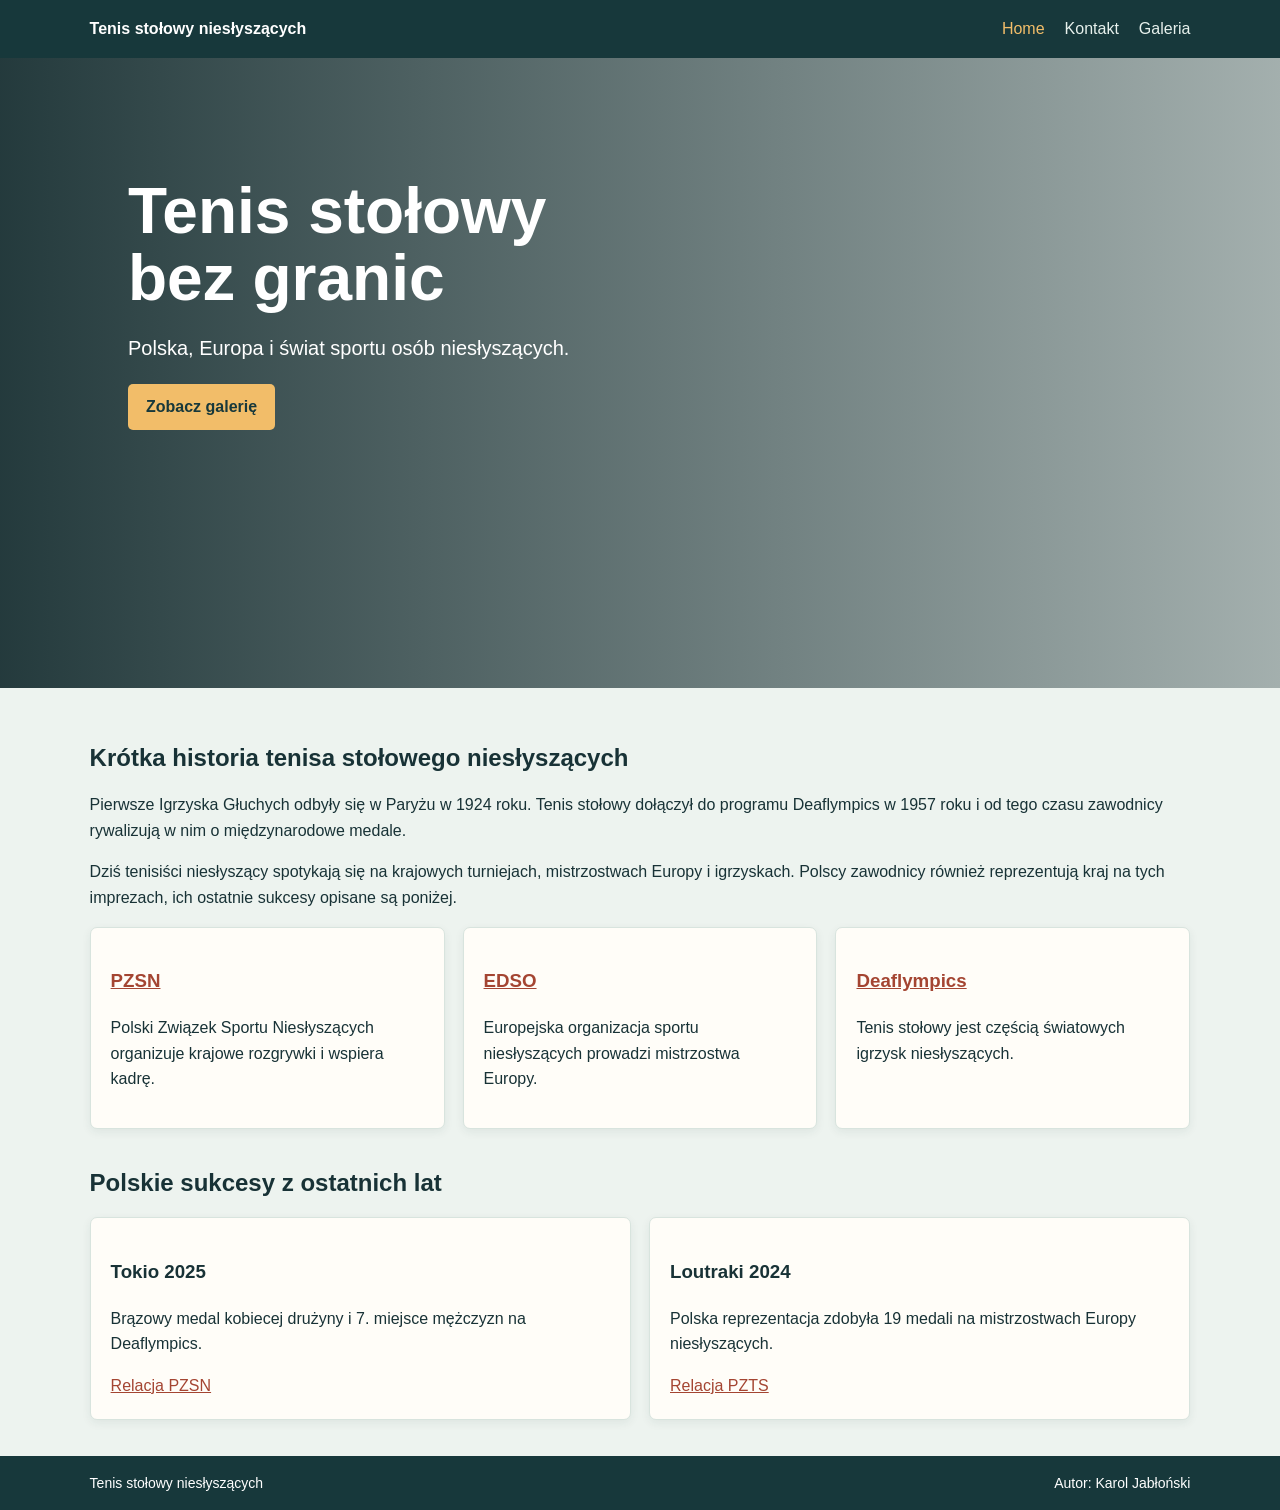
==== projekt 1/index.html @ 6e7a8fa5 "projekt 1 gotowy" ====
<!doctype html>
<html lang="pl">
  <head>
    <meta charset="utf-8" />
    <meta name="viewport" content="width=device-width, initial-scale=1" />
    <title>Tenis stołowy niesłyszących | Home</title>
    <link rel="stylesheet" href="style.css" />
  </head>
  <body>
    <header>
      <a class="brand" href="home.html">Tenis stołowy niesłyszących</a>
      <nav>
        <a class="active" href="home.html">Home</a>
        <a href="kontakt.html">Kontakt</a>
        <a href="galeria.html">Galeria</a>
      </nav>
    </header>

    <main>
      <section class="hero">
        <h1>Tenis stołowy<br />bez granic</h1>
        <p>Polska, Europa i świat sportu osób niesłyszących.</p>
        <a class="button" href="galeria.html">Zobacz galerię</a>
      </section>

      <section class="content intro-content">
        <h2>Krótka historia tenisa stołowego niesłyszących</h2>
        <p>
          Pierwsze Igrzyska Głuchych odbyły się w Paryżu w 1924 roku. Tenis
          stołowy dołączył do programu Deaflympics w 1957 roku i od tego czasu
          zawodnicy rywalizują w nim o międzynarodowe medale.
        </p>
        <p>
          Dziś tenisiści niesłyszący spotykają się na krajowych turniejach,
          mistrzostwach Europy i igrzyskach. Polscy zawodnicy również
          reprezentują kraj na tych imprezach, ich ostatnie sukcesy opisane są
          poniżej.
        </p>
        <div class="cards">
          <article>
            <h3>
              <a href="https://www.pzsn.pl/" target="_blank" rel="noreferrer"
                >PZSN</a
              >
            </h3>
            <p>
              Polski Związek Sportu Niesłyszących organizuje krajowe rozgrywki i
              wspiera kadrę.
            </p>
          </article>
          <article>
            <h3>
              <a href="https://www.edso.eu/" target="_blank" rel="noreferrer"
                >EDSO</a
              >
            </h3>
            <p>
              Europejska organizacja sportu niesłyszących prowadzi mistrzostwa
              Europy.
            </p>
          </article>
          <article>
            <h3>
              <a
                href="https://www.deaflympics.com/sports/tt"
                target="_blank"
                rel="noreferrer"
                >Deaflympics</a
              >
            </h3>
            <p>Tenis stołowy jest częścią światowych igrzysk niesłyszących.</p>
          </article>
        </div>
      </section>

      <section class="content extra-info">
        <h2>Polskie sukcesy z ostatnich lat</h2>
        <div class="cards">
          <article>
            <h3>Tokio 2025</h3>
            <p>
              Brązowy medal kobiecej drużyny i 7. miejsce mężczyzn na
              Deaflympics.
            </p>
            <a
              href="https://www.pzsn.pl/aktualnosci/deaflympics-tokio-tenis-stolowy"
              >Relacja PZSN</a
            >
          </article>
          <article>
            <h3>Loutraki 2024</h3>
            <p>
              Polska reprezentacja zdobyła 19 medali na mistrzostwach Europy
              niesłyszących.
            </p>
            <a
              href="https://www.pzts.pl/aktualnosci/mistrzostwa-europy-nieslyszacych-w-loutraki-19-medali-polskich-zawodnikow/"
              >Relacja PZTS</a
            >
          </article>
        </div>
      </section>
    </main>

    <footer>
      <span>Tenis stołowy niesłyszących</span>
      <span>Autor: Karol Jabłoński</span>
    </footer>
  </body>
</html>
---- projekt 1/style.css ----
* {
  box-sizing: border-box;
}
body {
  margin: 0;
  color: #183236;
  background: #edf3ef;
  font:
    16px Arial,
    sans-serif;
  line-height: 1.6;
}
header,
footer {
  display: flex;
  justify-content: space-between;
  align-items: center;
  gap: 18px;
  padding: 16px 7%;
  color: white;
  background: #17383b;
}
.brand {
  color: white;
  font-weight: bold;
  text-decoration: none;
}
nav {
  display: flex;
  gap: 20px;
}
nav a {
  color: #e7f1ed;
  text-decoration: none;
}
nav a:hover,
nav .active {
  color: #f2bd69;
}
a {
  color: #a44532;
}
main {
  width: 100%;
}
.hero {
  min-height: 70vh;
  padding: 90px 10%;
  color: white;
  background:
    linear-gradient(90deg, #10282be8, #10282b55),
    url("https://www.pzts.pl/wp-content/uploads/2025/11/51670364598_c0bd169c76_k.jpg")
      center/cover;
}
.hero h1 {
  max-width: 650px;
  margin: 30px 0 12px;
  font-size: clamp(40px, 6vw, 64px);
  line-height: 1.05;
}
.hero p {
  max-width: 520px;
  font-size: 20px;
}
.button {
  display: inline-block;
  padding: 10px 18px;
  color: #17383b;
  background: #f2bd69;
  border: 0;
  border-radius: 5px;
  font-weight: bold;
  text-decoration: none;
  cursor: pointer;
}
.content {
  padding: 36px 7%;
}
.content h1,
.content h2 {
  line-height: 1.2;
}
.intro-content {
  padding-bottom: 10px;
}
.extra-info {
  padding-top: 10px;
}
.cards,
.gallery {
  display: flex;
  flex-wrap: wrap;
  gap: 18px;
}
.cards article,
.gallery figure {
  flex: 1 1 240px;
  min-width: 0;
  margin: 0;
  padding: 20px;
  background: #fffdf8;
  border: 1px solid #d8e4de;
  border-radius: 7px;
}
.cards article {
  box-shadow: 0 3px 10px #17383b12;
}
.gallery img {
  display: block;
  width: 100%;
  height: 240px;
  object-fit: cover;
  border-radius: 4px;
}
.gallery figcaption {
  padding-top: 10px;
}
form {
  display: grid;
  gap: 10px;
  max-width: 500px;
}
input,
select,
textarea {
  width: 100%;
  padding: 10px;
  border: 1px solid #aabdb5;
  border-radius: 4px;
  font: inherit;
}
textarea {
  min-height: 130px;
}
input[type="submit"] {
  width: auto;
}
video {
  display: block;
  max-width: 100%;
  max-height: 75vh;
  margin: 20px auto;
  border-radius: 6px;
}
footer {
  font-size: 14px;
}
@media (max-width: 600px) {
  header,
  footer {
    flex-direction: column;
  }
  nav {
    gap: 16px;
  }
  .hero {
    min-height: 60vh;
    padding: 60px 7%;
  }
  .content {
    padding: 28px 6%;
  }
}
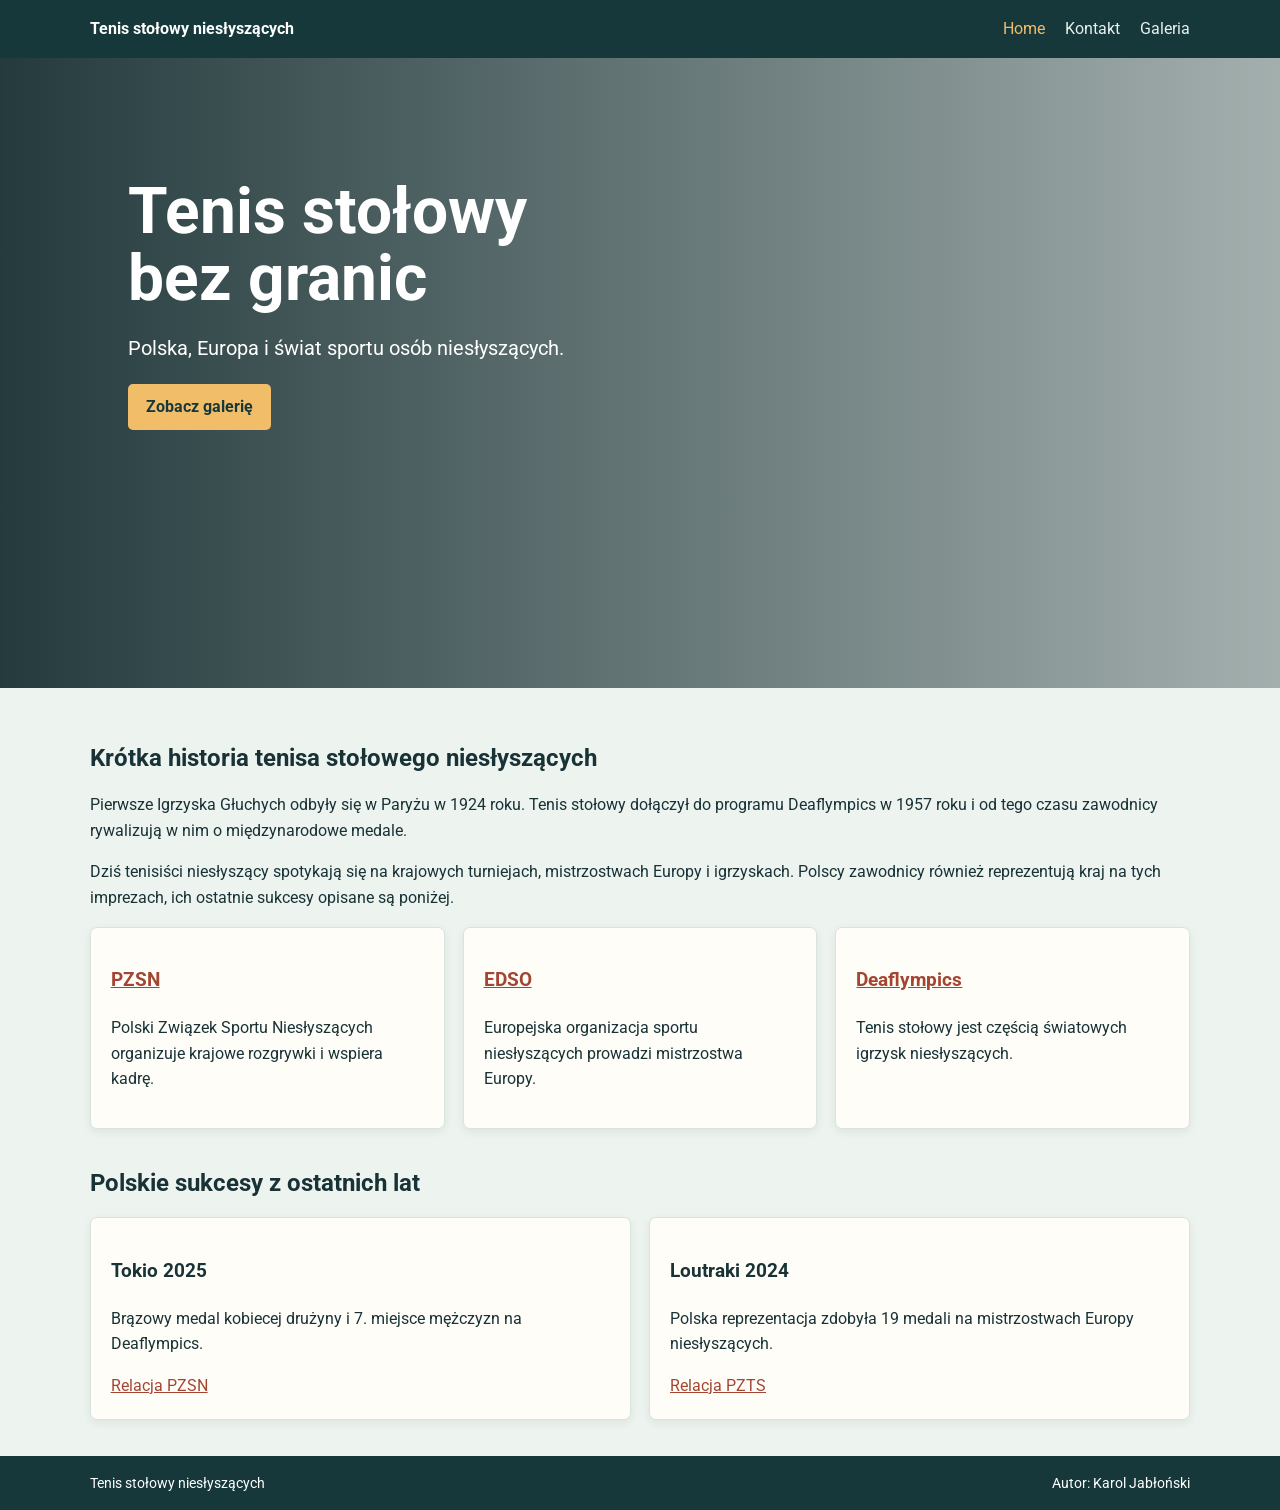
==== commit 6cdf8ec5: "końcowa wersja" ====
--- a/projekt 1/index.html
+++ b/projekt 1/index.html
@@ -4,6 +4,12 @@
     <meta charset="utf-8" />
     <meta name="viewport" content="width=device-width, initial-scale=1" />
     <title>Tenis stołowy niesłyszących | Home</title>
+    <link rel="preconnect" href="https://fonts.googleapis.com" />
+    <link rel="preconnect" href="https://fonts.gstatic.com" crossorigin />
+    <link
+      href="https://fonts.googleapis.com/css2?family=Roboto:ital,wght@0,100..900;1,100..900&display=swap"
+      rel="stylesheet"
+    />
     <link rel="stylesheet" href="style.css" />
   </head>
   <body>
--- a/projekt 1/style.css
+++ b/projekt 1/style.css
@@ -6,7 +6,7 @@
   color: #183236;
   background: #edf3ef;
   font:
-    16px Arial,
+    16px "Roboto",
     sans-serif;
   line-height: 1.6;
 }
